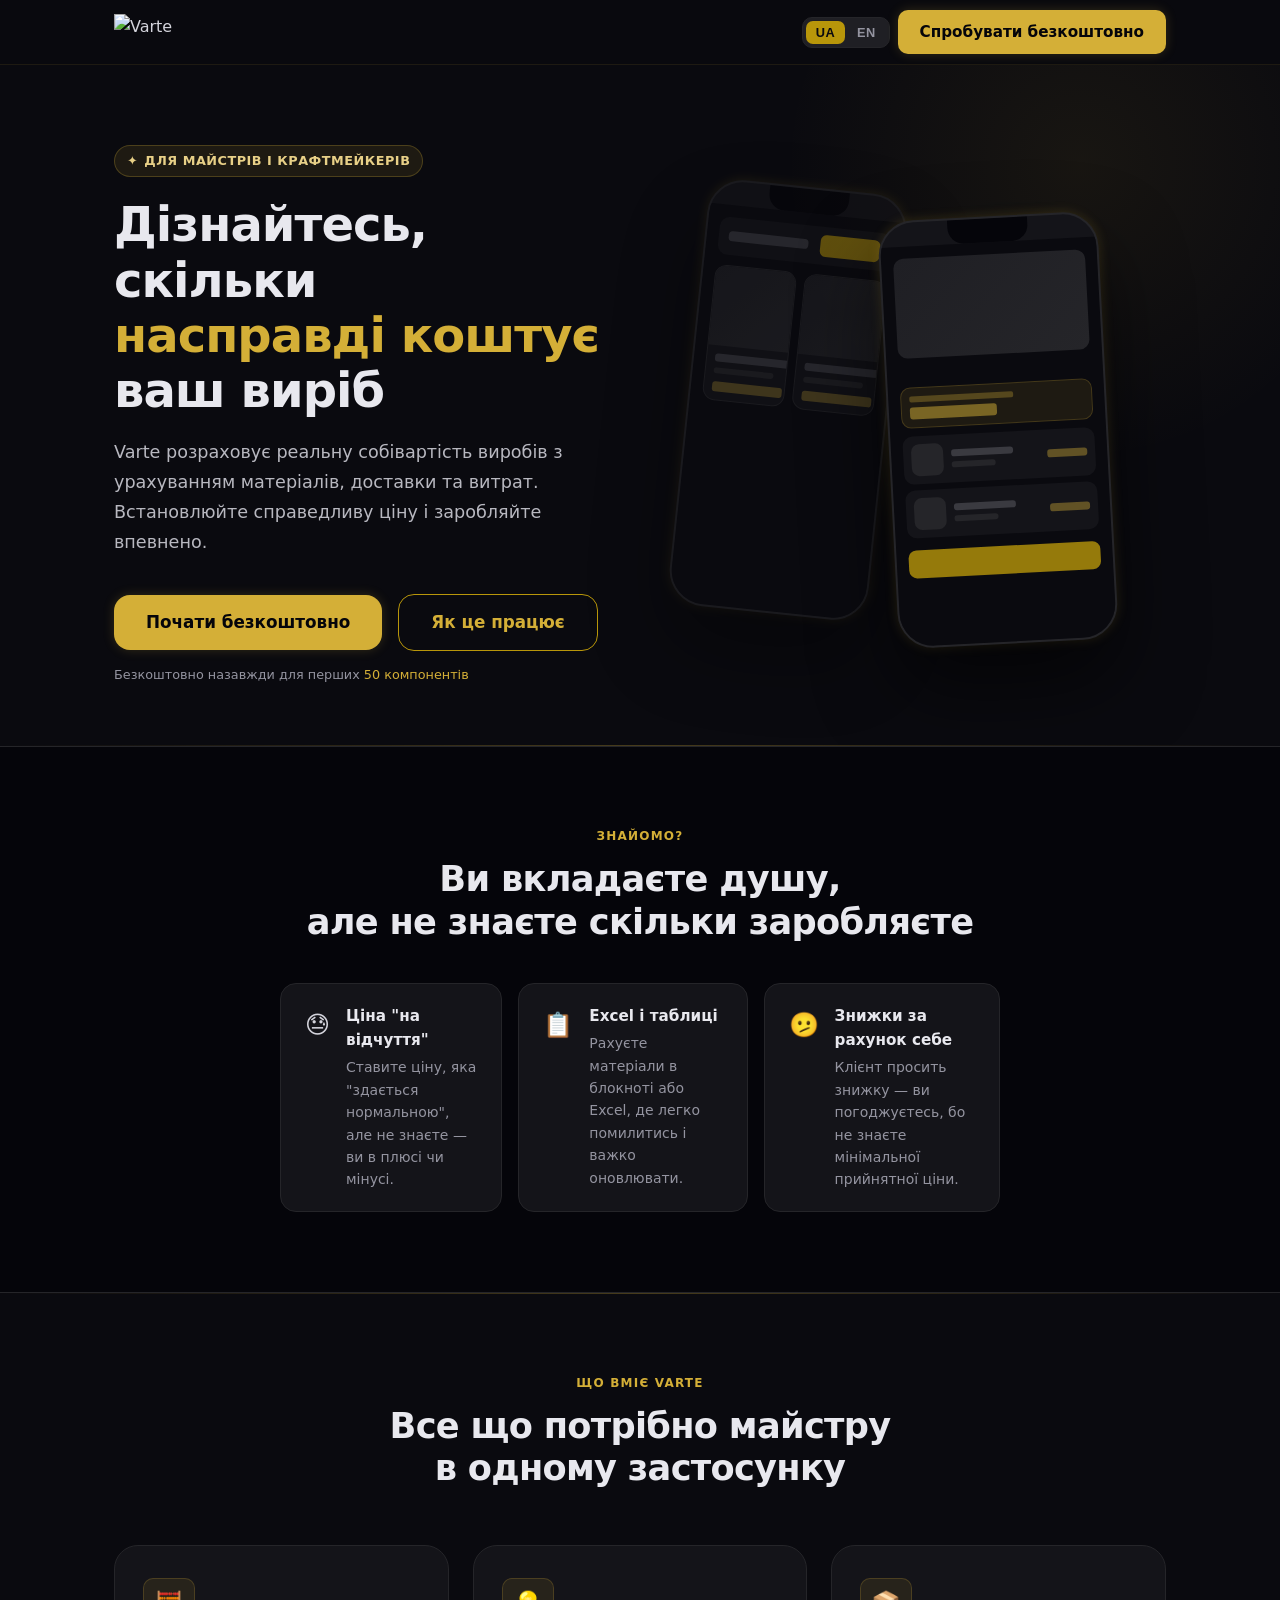
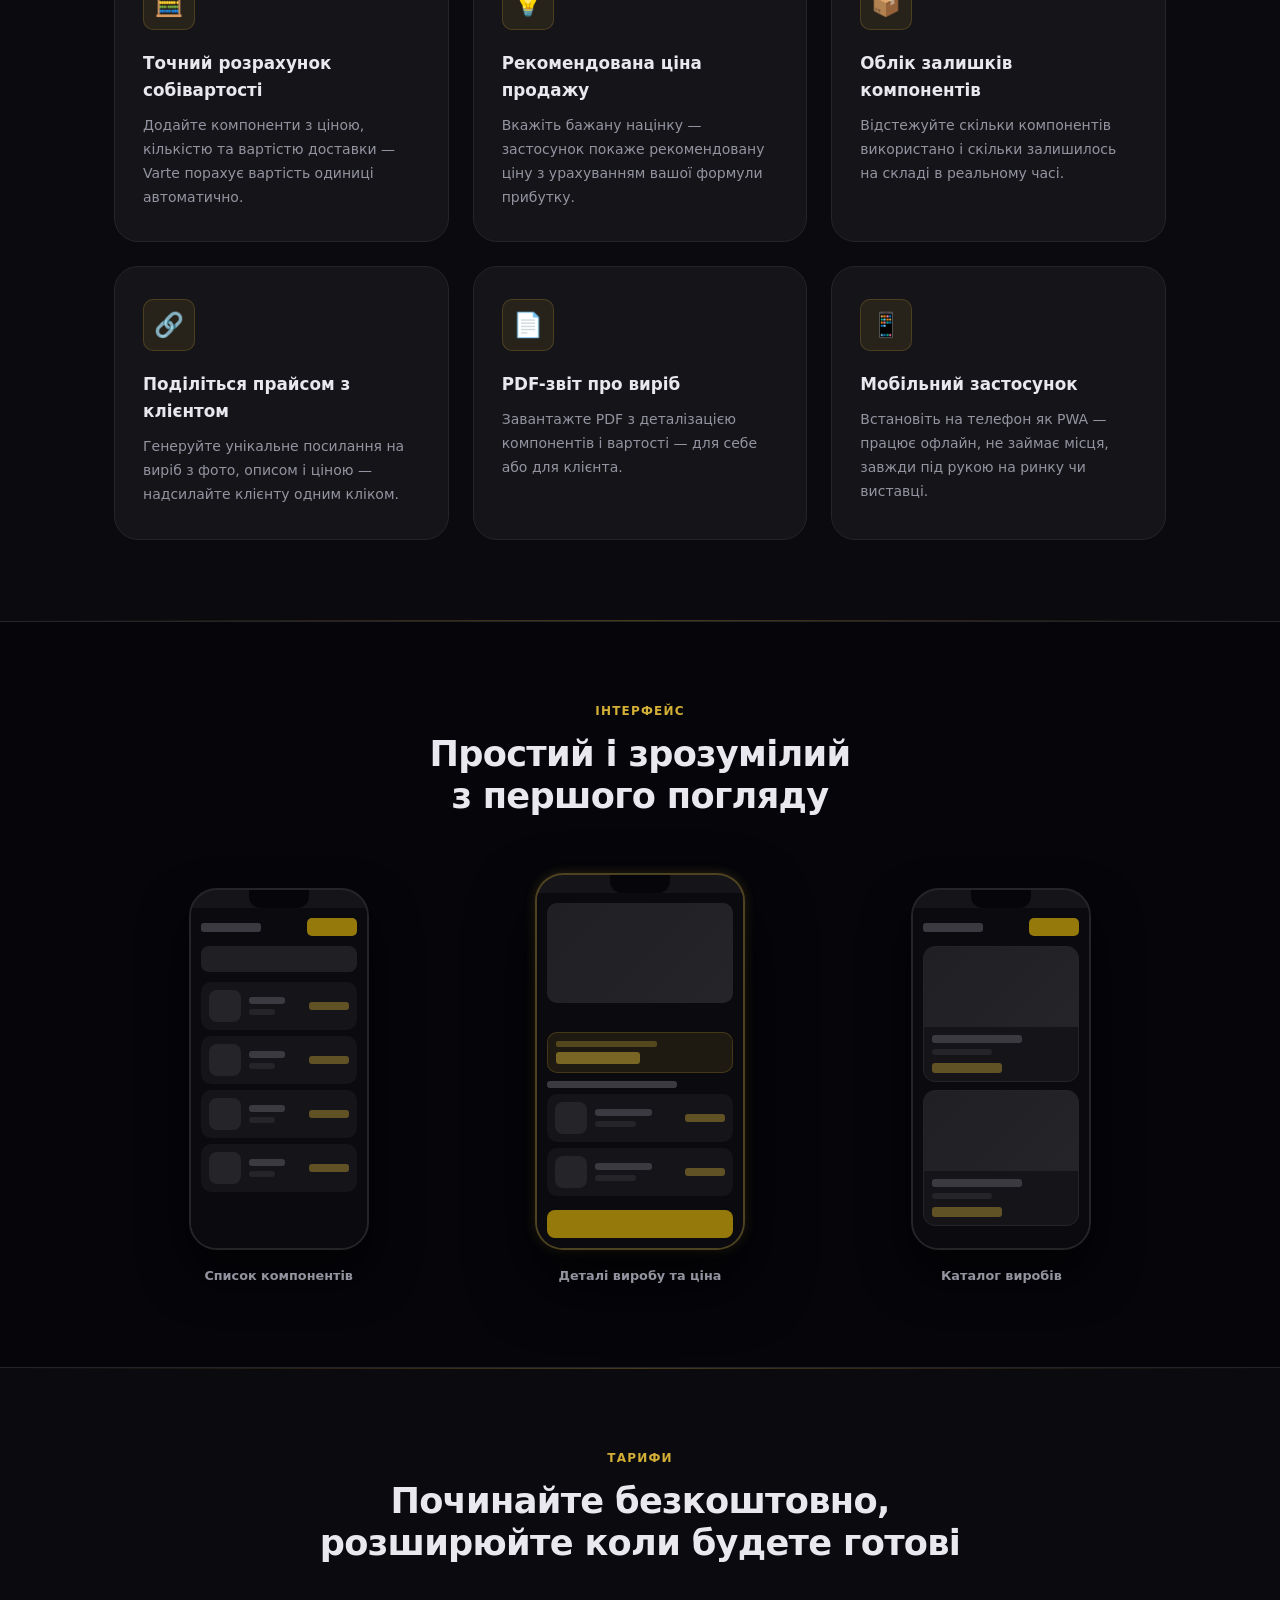
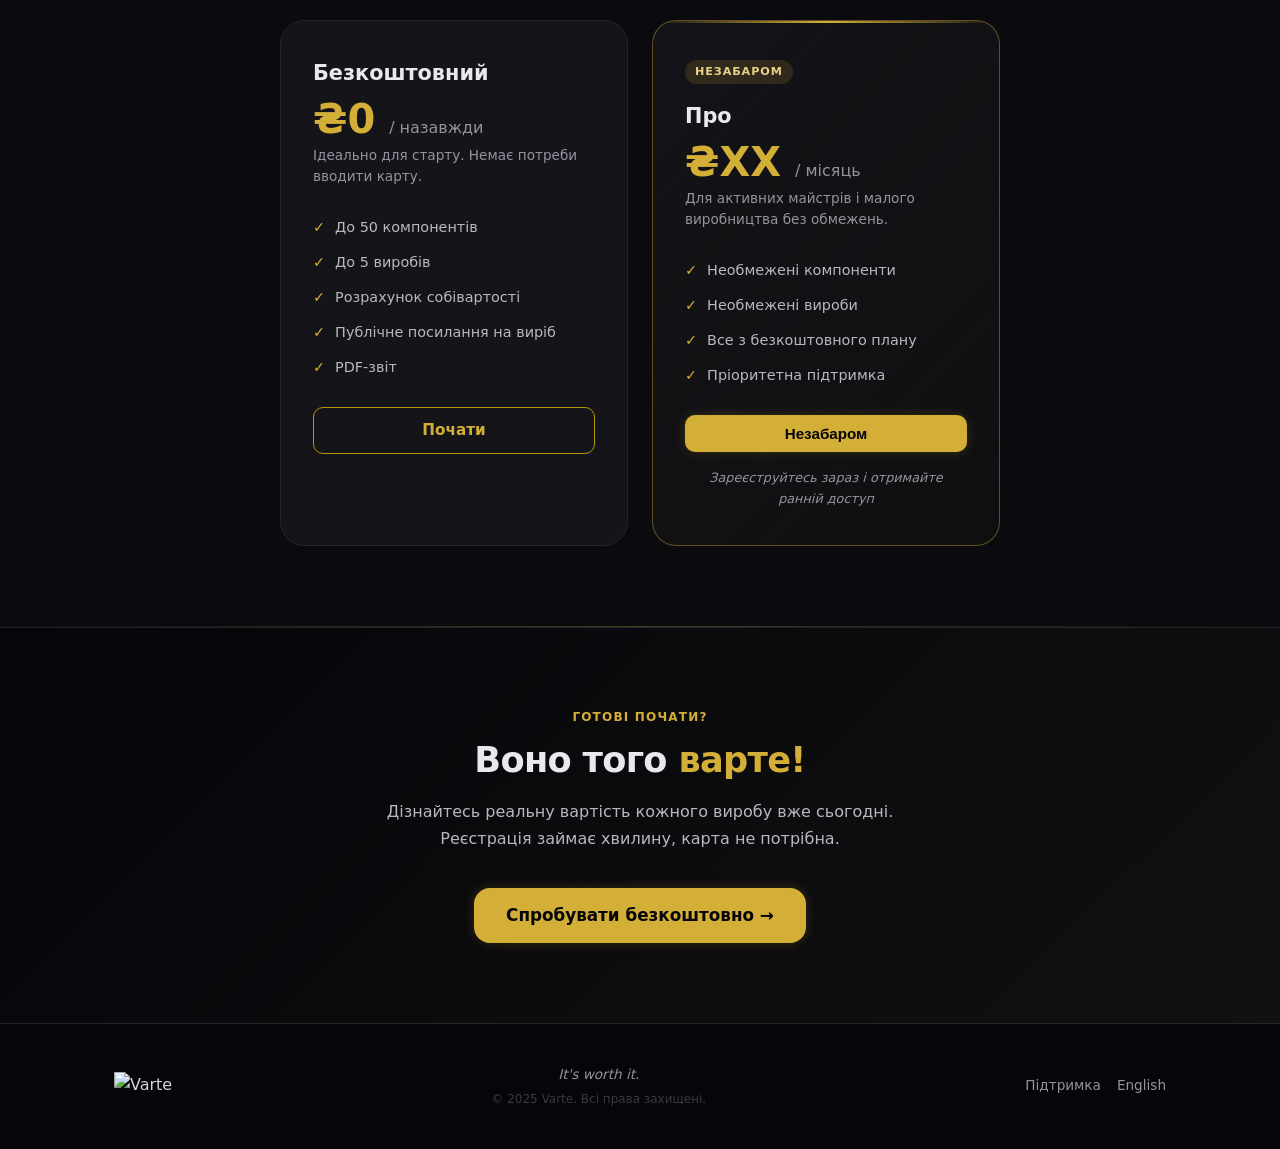
==== index.html @ 886880ca "feat: initial landing page with UA and EN versions Plain HTML + CSS landing page for varte.app with:" ====
<!DOCTYPE html>
<html lang="uk">
<head>
  <meta charset="UTF-8" />
  <meta name="viewport" content="width=device-width, initial-scale=1.0" />
  <title>Varte — Аналіз вартості ваших виробів</title>
  <meta name="description" content="Varte допомагає майстрам розраховувати реальну вартість виробів, встановлювати справедливу ціну та ділитися прайсом з клієнтами." />
  <meta property="og:title" content="Varte — Воно того варте!" />
  <meta property="og:description" content="Аналіз вартості ваших виробів. Реальна оцінка вашої творчості." />
  <meta property="og:image" content="images/og-image.png" />
  <link rel="icon" href="images/favicon.png" />
  <link rel="stylesheet" href="css/style.css" />
</head>
<body>

  <!-- ── Header ─────────────────────────────────────────────────────────── -->
  <header class="header">
    <div class="container">
      <div class="header-inner">
        <a href="/">
          <img class="header-logo" src="images/logo-ua.png" alt="Varte" />
        </a>
        <div class="header-right">
          <div class="lang-toggle">
            <button class="lang-btn active" onclick="window.location.href='/'">UA</button>
            <button class="lang-btn" onclick="window.location.href='/en/'">EN</button>
          </div>
          <a class="btn btn-primary" href="https://app.varte.app">Спробувати безкоштовно</a>
        </div>
      </div>
    </div>
  </header>

  <!-- ── Hero ───────────────────────────────────────────────────────────── -->
  <section class="hero">
    <div class="container">
      <div class="hero-inner">
        <div class="hero-text">
          <div class="hero-badge">
            <span>✦</span> Для майстрів і крафтмейкерів
          </div>
          <h1 class="hero-title">
            Дізнайтесь, скільки<br />
            <span>насправді коштує</span><br />
            ваш виріб
          </h1>
          <p class="hero-subtitle">
            Varte розраховує реальну собівартість виробів з урахуванням матеріалів,
            доставки та витрат. Встановлюйте справедливу ціну і заробляйте впевнено.
          </p>
          <div class="hero-actions">
            <a class="btn btn-primary btn-lg" href="https://app.varte.app">Почати безкоштовно</a>
            <a class="btn btn-outline btn-lg" href="#features">Як це працює</a>
          </div>
          <p class="hero-note">Безкоштовно назавжди для перших <span>50 компонентів</span></p>
        </div>

        <div class="phone-wrap">
          <div class="phone phone-back">
            <div class="phone-notch"></div>
            <div class="phone-screen">
              <div class="mock-header">
                <div class="mock-title"></div>
                <div class="mock-btn-sm"></div>
              </div>
              <div class="mock-grid">
                <div class="mock-card">
                  <div class="mock-card-img"></div>
                  <div class="mock-card-body">
                    <div class="mock-card-name"></div>
                    <div class="mock-card-tag"></div>
                    <div class="mock-card-price"></div>
                  </div>
                </div>
                <div class="mock-card">
                  <div class="mock-card-img"></div>
                  <div class="mock-card-body">
                    <div class="mock-card-name"></div>
                    <div class="mock-card-tag"></div>
                    <div class="mock-card-price"></div>
                  </div>
                </div>
              </div>
            </div>
          </div>
          <div class="phone phone-front">
            <div class="phone-notch"></div>
            <div class="phone-screen">
              <div class="mock-detail-img"></div>
              <div class="mock-detail-title"></div>
              <div class="mock-price-box">
                <div class="mock-price-label"></div>
                <div class="mock-price-value"></div>
              </div>
              <div class="mock-list-item" style="margin-bottom:6px">
                <div class="mock-avatar"></div>
                <div class="mock-info"><div class="mock-name"></div><div class="mock-sub"></div></div>
                <div class="mock-cost"></div>
              </div>
              <div class="mock-list-item" style="margin-bottom:6px">
                <div class="mock-avatar"></div>
                <div class="mock-info"><div class="mock-name"></div><div class="mock-sub"></div></div>
                <div class="mock-cost"></div>
              </div>
              <div class="mock-share-btn" style="margin-top:12px"></div>
            </div>
          </div>
        </div>
      </div>
    </div>
  </section>

  <div class="gold-line"></div>

  <!-- ── Problem ────────────────────────────────────────────────────────── -->
  <section class="problem">
    <div class="container">
      <div class="problem-inner">
        <p class="section-label">Знайомо?</p>
        <h2 class="section-title">Ви вкладаєте душу,<br />але не знаєте скільки заробляєте</h2>
        <div class="pain-points">
          <div class="pain-item">
            <div class="pain-icon">😓</div>
            <div>
              <h3>Ціна "на відчуття"</h3>
              <p>Ставите ціну, яка "здається нормальною", але не знаєте — ви в плюсі чи мінусі.</p>
            </div>
          </div>
          <div class="pain-item">
            <div class="pain-icon">📋</div>
            <div>
              <h3>Excel і таблиці</h3>
              <p>Рахуєте матеріали в блокноті або Excel, де легко помилитись і важко оновлювати.</p>
            </div>
          </div>
          <div class="pain-item">
            <div class="pain-icon">🫤</div>
            <div>
              <h3>Знижки за рахунок себе</h3>
              <p>Клієнт просить знижку — ви погоджуєтесь, бо не знаєте мінімальної прийнятної ціни.</p>
            </div>
          </div>
        </div>
      </div>
    </div>
  </section>

  <div class="gold-line"></div>

  <!-- ── Features ───────────────────────────────────────────────────────── -->
  <section id="features">
    <div class="container">
      <p class="section-label text-center">Що вміє Varte</p>
      <h2 class="section-title text-center mx-auto">Все що потрібно майстру<br />в одному застосунку</h2>
      <div class="features-grid">
        <div class="feature-card">
          <div class="feature-icon">🧮</div>
          <h3>Точний розрахунок собівартості</h3>
          <p>Додайте компоненти з ціною, кількістю та вартістю доставки — Varte порахує вартість одиниці автоматично.</p>
        </div>
        <div class="feature-card">
          <div class="feature-icon">💡</div>
          <h3>Рекомендована ціна продажу</h3>
          <p>Вкажіть бажану націнку — застосунок покаже рекомендовану ціну з урахуванням вашої формули прибутку.</p>
        </div>
        <div class="feature-card">
          <div class="feature-icon">📦</div>
          <h3>Облік залишків компонентів</h3>
          <p>Відстежуйте скільки компонентів використано і скільки залишилось на складі в реальному часі.</p>
        </div>
        <div class="feature-card">
          <div class="feature-icon">🔗</div>
          <h3>Поділіться прайсом з клієнтом</h3>
          <p>Генеруйте унікальне посилання на виріб з фото, описом і ціною — надсилайте клієнту одним кліком.</p>
        </div>
        <div class="feature-card">
          <div class="feature-icon">📄</div>
          <h3>PDF-звіт про виріб</h3>
          <p>Завантажте PDF з деталізацією компонентів і вартості — для себе або для клієнта.</p>
        </div>
        <div class="feature-card">
          <div class="feature-icon">📱</div>
          <h3>Мобільний застосунок</h3>
          <p>Встановіть на телефон як PWA — працює офлайн, не займає місця, завжди під рукою на ринку чи виставці.</p>
        </div>
      </div>
    </div>
  </section>

  <div class="gold-line"></div>

  <!-- ── Screenshots ────────────────────────────────────────────────────── -->
  <section class="screenshots">
    <div class="container">
      <p class="section-label text-center">Інтерфейс</p>
      <h2 class="section-title text-center mx-auto">Простий і зрозумілий<br />з першого погляду</h2>
      <div class="screenshots-grid">
        <div class="screenshot-item">
          <div class="screenshot-phone">
            <div class="screenshot-notch"></div>
            <div class="screenshot-screen">
              <div class="mock-list-header">
                <div class="mock-list-title"></div>
                <div class="mock-list-add"></div>
              </div>
              <div class="mock-search"></div>
              <div class="mock-list-item">
                <div class="mock-avatar"></div>
                <div class="mock-info"><div class="mock-name"></div><div class="mock-sub"></div></div>
                <div class="mock-cost"></div>
              </div>
              <div class="mock-list-item">
                <div class="mock-avatar"></div>
                <div class="mock-info"><div class="mock-name"></div><div class="mock-sub"></div></div>
                <div class="mock-cost"></div>
              </div>
              <div class="mock-list-item">
                <div class="mock-avatar"></div>
                <div class="mock-info"><div class="mock-name"></div><div class="mock-sub"></div></div>
                <div class="mock-cost"></div>
              </div>
              <div class="mock-list-item">
                <div class="mock-avatar"></div>
                <div class="mock-info"><div class="mock-name"></div><div class="mock-sub"></div></div>
                <div class="mock-cost"></div>
              </div>
            </div>
          </div>
          <p class="screenshot-label">Список компонентів</p>
        </div>

        <div class="screenshot-item center">
          <div class="screenshot-phone featured">
            <div class="screenshot-notch"></div>
            <div class="screenshot-screen">
              <div class="mock-detail-img"></div>
              <div class="mock-detail-title"></div>
              <div class="mock-price-box">
                <div class="mock-price-label"></div>
                <div class="mock-price-value"></div>
              </div>
              <div style="margin: 8px 0 6px; height:7px; background: var(--bg-500); border-radius:3px; width:70%"></div>
              <div class="mock-list-item">
                <div class="mock-avatar"></div>
                <div class="mock-info"><div class="mock-name"></div><div class="mock-sub"></div></div>
                <div class="mock-cost"></div>
              </div>
              <div class="mock-list-item">
                <div class="mock-avatar"></div>
                <div class="mock-info"><div class="mock-name"></div><div class="mock-sub"></div></div>
                <div class="mock-cost"></div>
              </div>
              <div class="mock-share-btn" style="margin-top:14px"></div>
            </div>
          </div>
          <p class="screenshot-label">Деталі виробу та ціна</p>
        </div>

        <div class="screenshot-item">
          <div class="screenshot-phone">
            <div class="screenshot-notch"></div>
            <div class="screenshot-screen">
              <div class="mock-list-header">
                <div class="mock-list-title"></div>
                <div class="mock-list-add"></div>
              </div>
              <div class="mock-card">
                <div class="mock-card-img"></div>
                <div class="mock-card-body">
                  <div class="mock-card-name"></div>
                  <div class="mock-card-tag"></div>
                  <div class="mock-card-price"></div>
                </div>
              </div>
              <div class="mock-card">
                <div class="mock-card-img"></div>
                <div class="mock-card-body">
                  <div class="mock-card-name"></div>
                  <div class="mock-card-tag"></div>
                  <div class="mock-card-price"></div>
                </div>
              </div>
            </div>
          </div>
          <p class="screenshot-label">Каталог виробів</p>
        </div>
      </div>
    </div>
  </section>

  <div class="gold-line"></div>

  <!-- ── Pricing ────────────────────────────────────────────────────────── -->
  <section id="pricing">
    <div class="container">
      <p class="section-label text-center">Тарифи</p>
      <h2 class="section-title text-center mx-auto">Починайте безкоштовно,<br />розширюйте коли будете готові</h2>
      <div class="pricing-grid">
        <div class="pricing-card">
          <p class="pricing-name">Безкоштовний</p>
          <p class="pricing-price">₴0 <span>/ назавжди</span></p>
          <p class="pricing-desc">Ідеально для старту. Немає потреби вводити карту.</p>
          <ul class="pricing-features">
            <li>До 50 компонентів</li>
            <li>До 5 виробів</li>
            <li>Розрахунок собівартості</li>
            <li>Публічне посилання на виріб</li>
            <li>PDF-звіт</li>
          </ul>
          <a class="btn btn-outline" style="width:100%;justify-content:center" href="https://app.varte.app">Почати</a>
        </div>
        <div class="pricing-card featured">
          <div class="pricing-badge">Незабаром</div>
          <p class="pricing-name">Про</p>
          <p class="pricing-price">₴XX <span>/ місяць</span></p>
          <p class="pricing-desc">Для активних майстрів і малого виробництва без обмежень.</p>
          <ul class="pricing-features">
            <li>Необмежені компоненти</li>
            <li>Необмежені вироби</li>
            <li>Все з безкоштовного плану</li>
            <li>Пріоритетна підтримка</li>
          </ul>
          <button class="btn btn-primary" style="width:100%;justify-content:center" disabled>Незабаром</button>
          <p class="pricing-coming-soon">Зареєструйтесь зараз і отримайте ранній доступ</p>
        </div>
      </div>
    </div>
  </section>

  <div class="gold-line"></div>

  <!-- ── CTA ────────────────────────────────────────────────────────────── -->
  <section class="cta-section">
    <div class="container">
      <div class="cta-inner">
        <p class="section-label">Готові почати?</p>
        <h2 class="section-title">Воно того <span style="color:var(--gold-400)">варте!</span></h2>
        <p class="section-subtitle mx-auto">
          Дізнайтесь реальну вартість кожного виробу вже сьогодні.
          Реєстрація займає хвилину, карта не потрібна.
        </p>
        <a class="btn btn-primary btn-lg" href="https://app.varte.app">Спробувати безкоштовно →</a>
      </div>
    </div>
  </section>

  <!-- ── Footer ─────────────────────────────────────────────────────────── -->
  <footer class="footer">
    <div class="container">
      <div class="footer-inner">
        <img class="footer-logo" src="images/logo-ua.png" alt="Varte" />
        <div class="footer-center">
          <p class="footer-tagline">It's worth it.</p>
          <p class="footer-copy">© 2025 Varte. Всі права захищені.</p>
        </div>
        <div class="footer-right">
          <a class="footer-link" href="mailto:support@varte.app">Підтримка</a>
          <a class="footer-link" href="/en/">English</a>
        </div>
      </div>
    </div>
  </footer>

  <script src="js/main.js"></script>
</body>
</html>
---- css/style.css ----
/* ── Reset & Base ─────────────────────────────────────────────────────────── */
*, *::before, *::after { box-sizing: border-box; margin: 0; padding: 0; }

:root {
  --gold-400: #d4af37;
  --gold-500: #c9a520;
  --gold-600: #b8960a;
  --gold-300: #e8d087;
  --gold-200: #f5e088;

  --bg-950:   #05050a;
  --bg-900:   #0a0a0f;
  --bg-800:   #141419;
  --bg-700:   #1f1f24;
  --bg-600:   #252529;
  --bg-500:   #3a3a40;

  --text-100: #e8e8ee;
  --text-200: #d4d4dc;
  --text-300: #b8b8c0;
  --text-400: #9494a0;

  --radius-sm: 10px;
  --radius-md: 16px;
  --radius-lg: 24px;
  --radius-xl: 32px;

  --glow-gold: 0 0 30px rgba(212,175,55,0.25);
  --glow-gold-sm: 0 0 12px rgba(212,175,55,0.2);
}

html { font-size: 16px; scroll-behavior: smooth; }
body {
  font-family: system-ui, -apple-system, 'Segoe UI', Roboto, sans-serif;
  background: var(--bg-900);
  color: var(--text-200);
  line-height: 1.6;
  -webkit-font-smoothing: antialiased;
}

a { color: inherit; text-decoration: none; }
img { max-width: 100%; display: block; }

/* ── Layout ───────────────────────────────────────────────────────────────── */
.container {
  width: 100%;
  max-width: 1100px;
  margin: 0 auto;
  padding: 0 24px;
}

/* ── Header ───────────────────────────────────────────────────────────────── */
.header {
  position: sticky;
  top: 0;
  z-index: 100;
  background: rgba(10, 10, 15, 0.85);
  backdrop-filter: blur(16px);
  -webkit-backdrop-filter: blur(16px);
  border-bottom: 1px solid rgba(212,175,55,0.1);
}

.header-inner {
  display: flex;
  align-items: center;
  justify-content: space-between;
  height: 64px;
  gap: 16px;
}

.header-logo { height: 36px; width: auto; }

.header-right {
  display: flex;
  align-items: center;
  gap: 8px;
}

.lang-toggle {
  display: flex;
  align-items: center;
  gap: 2px;
  background: var(--bg-700);
  border: 1px solid var(--bg-600);
  border-radius: var(--radius-sm);
  padding: 3px;
}

.lang-btn {
  padding: 4px 10px;
  border-radius: 7px;
  font-size: 0.8rem;
  font-weight: 600;
  cursor: pointer;
  border: none;
  background: transparent;
  color: var(--text-400);
  transition: all 0.2s;
  letter-spacing: 0.03em;
}

.lang-btn.active {
  background: var(--gold-600);
  color: var(--bg-900);
}

.btn {
  display: inline-flex;
  align-items: center;
  justify-content: center;
  gap: 8px;
  padding: 10px 22px;
  border-radius: var(--radius-sm);
  font-weight: 600;
  font-size: 0.95rem;
  cursor: pointer;
  border: none;
  transition: all 0.2s;
  white-space: nowrap;
}

.btn-primary {
  background: var(--gold-400);
  color: var(--bg-950);
  box-shadow: var(--glow-gold-sm);
}

.btn-primary:hover {
  background: var(--gold-300);
  box-shadow: var(--glow-gold);
  transform: translateY(-1px);
}

.btn-primary:active { transform: translateY(0); }

.btn-lg {
  padding: 14px 32px;
  font-size: 1.05rem;
  border-radius: var(--radius-md);
}

.btn-outline {
  background: transparent;
  color: var(--gold-400);
  border: 1.5px solid var(--gold-600);
}

.btn-outline:hover {
  background: rgba(212,175,55,0.08);
  border-color: var(--gold-400);
}

/* ── Hero ─────────────────────────────────────────────────────────────────── */
.hero {
  padding: 80px 0 60px;
  position: relative;
  overflow: hidden;
}

.hero::before {
  content: '';
  position: absolute;
  top: -200px;
  right: -100px;
  width: 600px;
  height: 600px;
  background: radial-gradient(circle, rgba(212,175,55,0.07) 0%, transparent 70%);
  pointer-events: none;
}

.hero-inner {
  display: grid;
  grid-template-columns: 1fr 1fr;
  gap: 60px;
  align-items: center;
}

.hero-badge {
  display: inline-flex;
  align-items: center;
  gap: 6px;
  background: rgba(212,175,55,0.1);
  border: 1px solid rgba(212,175,55,0.25);
  color: var(--gold-300);
  font-size: 0.8rem;
  font-weight: 600;
  padding: 5px 12px;
  border-radius: 100px;
  margin-bottom: 20px;
  letter-spacing: 0.04em;
  text-transform: uppercase;
}

.hero-title {
  font-size: clamp(2rem, 4vw, 3rem);
  font-weight: 800;
  line-height: 1.15;
  color: var(--text-100);
  margin-bottom: 20px;
  letter-spacing: -0.02em;
}

.hero-title span {
  color: var(--gold-400);
}

.hero-subtitle {
  font-size: 1.1rem;
  color: var(--text-300);
  margin-bottom: 36px;
  max-width: 480px;
  line-height: 1.7;
}

.hero-actions {
  display: flex;
  align-items: center;
  gap: 16px;
  flex-wrap: wrap;
}

.hero-note {
  font-size: 0.8rem;
  color: var(--text-400);
  margin-top: 14px;
}

.hero-note span {
  color: var(--gold-400);
}

/* Phone mockup */
.phone-wrap {
  display: flex;
  justify-content: center;
  align-items: flex-end;
  gap: -20px;
  position: relative;
}

.phone {
  width: 220px;
  background: var(--bg-800);
  border: 2px solid var(--bg-600);
  border-radius: 36px;
  overflow: hidden;
  box-shadow: 0 40px 80px rgba(0,0,0,0.6), var(--glow-gold-sm);
  position: relative;
}

.phone-notch {
  width: 80px;
  height: 24px;
  background: var(--bg-950);
  border-radius: 0 0 16px 16px;
  margin: 0 auto;
  position: relative;
  z-index: 1;
}

.phone-screen {
  background: var(--bg-900);
  padding: 12px;
  min-height: 400px;
}

.phone.phone-back {
  width: 200px;
  margin-left: -40px;
  margin-bottom: 30px;
  opacity: 0.6;
  transform: rotate(6deg);
  z-index: 0;
}

.phone.phone-front {
  z-index: 1;
  transform: rotate(-3deg);
}

/* Fake app UI inside phone */
.mock-header {
  background: var(--bg-800);
  border-radius: 10px;
  padding: 8px 10px;
  margin-bottom: 10px;
  display: flex;
  align-items: center;
  justify-content: space-between;
}
.mock-title { width: 80px; height: 10px; background: var(--bg-500); border-radius: 4px; }
.mock-btn-sm { width: 60px; height: 22px; background: var(--gold-600); border-radius: 6px; opacity: 0.8; }

.mock-card {
  background: var(--bg-800);
  border: 1px solid var(--bg-600);
  border-radius: 12px;
  overflow: hidden;
  margin-bottom: 8px;
}

.mock-card-img {
  height: 80px;
  background: linear-gradient(135deg, var(--bg-700), var(--bg-600));
}

.mock-card-body { padding: 8px; }
.mock-card-name { width: 90px; height: 8px; background: var(--bg-500); border-radius: 3px; margin-bottom: 6px; }
.mock-card-tag { width: 60px; height: 6px; background: var(--bg-600); border-radius: 3px; margin-bottom: 8px; }
.mock-card-price { width: 70px; height: 10px; background: rgba(212,175,55,0.4); border-radius: 3px; }

.mock-grid { display: grid; grid-template-columns: 1fr 1fr; gap: 8px; }

/* ── Section base ─────────────────────────────────────────────────────────── */
section { padding: 80px 0; }

.section-label {
  font-size: 0.75rem;
  font-weight: 700;
  letter-spacing: 0.1em;
  text-transform: uppercase;
  color: var(--gold-400);
  margin-bottom: 12px;
}

.section-title {
  font-size: clamp(1.6rem, 3vw, 2.2rem);
  font-weight: 800;
  color: var(--text-100);
  line-height: 1.2;
  margin-bottom: 16px;
  letter-spacing: -0.02em;
}

.section-subtitle {
  font-size: 1rem;
  color: var(--text-300);
  max-width: 560px;
  line-height: 1.7;
}

.text-center { text-align: center; }
.mx-auto { margin-left: auto; margin-right: auto; }

/* ── Problem ──────────────────────────────────────────────────────────────── */
.problem {
  background: var(--bg-950);
  border-top: 1px solid var(--bg-600);
  border-bottom: 1px solid var(--bg-600);
}

.problem-inner { max-width: 720px; margin: 0 auto; text-align: center; }

.problem-inner .section-title { margin-bottom: 24px; }

.pain-points {
  display: flex;
  flex-direction: column;
  gap: 16px;
  margin-top: 40px;
}

.pain-item {
  display: flex;
  align-items: flex-start;
  gap: 16px;
  background: var(--bg-800);
  border: 1px solid var(--bg-600);
  border-radius: var(--radius-md);
  padding: 20px 24px;
  text-align: left;
}

.pain-icon {
  font-size: 1.5rem;
  flex-shrink: 0;
  margin-top: 2px;
}

.pain-item h3 {
  font-size: 0.95rem;
  font-weight: 700;
  color: var(--text-100);
  margin-bottom: 4px;
}

.pain-item p {
  font-size: 0.875rem;
  color: var(--text-400);
  line-height: 1.6;
}

/* ── Features ─────────────────────────────────────────────────────────────── */
.features-grid {
  display: grid;
  grid-template-columns: repeat(3, 1fr);
  gap: 24px;
  margin-top: 56px;
}

.feature-card {
  background: var(--bg-800);
  border: 1px solid var(--bg-600);
  border-radius: var(--radius-lg);
  padding: 32px 28px;
  transition: border-color 0.3s, transform 0.3s;
}

.feature-card:hover {
  border-color: rgba(212,175,55,0.3);
  transform: translateY(-4px);
}

.feature-icon {
  width: 52px;
  height: 52px;
  background: rgba(212,175,55,0.1);
  border: 1px solid rgba(212,175,55,0.2);
  border-radius: var(--radius-sm);
  display: flex;
  align-items: center;
  justify-content: center;
  font-size: 1.5rem;
  margin-bottom: 20px;
}

.feature-card h3 {
  font-size: 1.05rem;
  font-weight: 700;
  color: var(--text-100);
  margin-bottom: 10px;
}

.feature-card p {
  font-size: 0.875rem;
  color: var(--text-400);
  line-height: 1.7;
}

/* ── Screenshots ──────────────────────────────────────────────────────────── */
.screenshots {
  background: var(--bg-950);
  border-top: 1px solid var(--bg-600);
  border-bottom: 1px solid var(--bg-600);
}

.screenshots-grid {
  display: grid;
  grid-template-columns: repeat(3, 1fr);
  gap: 32px;
  margin-top: 56px;
  align-items: end;
}

.screenshot-item { display: flex; flex-direction: column; align-items: center; gap: 16px; }

.screenshot-phone {
  width: 180px;
  background: var(--bg-800);
  border: 2px solid var(--bg-600);
  border-radius: 28px;
  overflow: hidden;
  box-shadow: 0 24px 48px rgba(0,0,0,0.5);
}

.screenshot-phone.featured {
  width: 210px;
  border-color: rgba(212,175,55,0.3);
  box-shadow: 0 32px 64px rgba(0,0,0,0.6), var(--glow-gold-sm);
}

.screenshot-notch {
  width: 60px;
  height: 18px;
  background: var(--bg-950);
  border-radius: 0 0 12px 12px;
  margin: 0 auto;
}

.screenshot-screen {
  background: var(--bg-900);
  padding: 10px;
  min-height: 340px;
}

.screenshot-label {
  font-size: 0.8rem;
  font-weight: 600;
  color: var(--text-400);
  text-align: center;
}

/* Screens content */
.mock-list-header {
  display: flex;
  justify-content: space-between;
  align-items: center;
  margin-bottom: 10px;
}

.mock-list-title { width: 60px; height: 9px; background: var(--bg-500); border-radius: 3px; }
.mock-list-add { width: 50px; height: 18px; background: var(--gold-600); border-radius: 5px; opacity: 0.8; }

.mock-search { height: 26px; background: var(--bg-700); border-radius: 8px; margin-bottom: 10px; }

.mock-list-item {
  display: flex;
  align-items: center;
  gap: 8px;
  background: var(--bg-800);
  border-radius: 10px;
  padding: 8px;
  margin-bottom: 6px;
}

.mock-avatar { width: 32px; height: 32px; background: var(--bg-600); border-radius: 8px; flex-shrink: 0; }
.mock-info { flex: 1; }
.mock-name { height: 7px; background: var(--bg-500); border-radius: 3px; margin-bottom: 5px; width: 70%; }
.mock-sub { height: 6px; background: var(--bg-600); border-radius: 3px; width: 50%; }
.mock-cost { width: 40px; height: 8px; background: rgba(212,175,55,0.4); border-radius: 3px; }

.mock-detail-img { height: 100px; background: linear-gradient(135deg, var(--bg-700), var(--bg-600)); border-radius: 10px; margin-bottom: 10px; }
.mock-detail-title { height: 11px; background: var(--bg-400); border-radius: 4px; margin-bottom: 8px; width: 80%; }
.mock-price-box {
  background: rgba(212,175,55,0.1);
  border: 1px solid rgba(212,175,55,0.2);
  border-radius: 10px;
  padding: 8px;
  margin-bottom: 8px;
}
.mock-price-label { height: 6px; background: rgba(212,175,55,0.3); border-radius: 2px; margin-bottom: 5px; width: 60%; }
.mock-price-value { height: 12px; background: rgba(212,175,55,0.5); border-radius: 3px; width: 50%; }

.mock-share-btn { height: 28px; background: var(--gold-600); border-radius: 8px; opacity: 0.8; }

/* ── Pricing ──────────────────────────────────────────────────────────────── */
.pricing-grid {
  display: grid;
  grid-template-columns: repeat(2, 1fr);
  gap: 24px;
  margin-top: 56px;
  max-width: 720px;
  margin-left: auto;
  margin-right: auto;
}

.pricing-card {
  background: var(--bg-800);
  border: 1px solid var(--bg-600);
  border-radius: var(--radius-lg);
  padding: 36px 32px;
}

.pricing-card.featured {
  border-color: rgba(212,175,55,0.4);
  background: linear-gradient(135deg, var(--bg-800), rgba(212,175,55,0.03));
  position: relative;
  overflow: hidden;
}

.pricing-card.featured::before {
  content: '';
  position: absolute;
  top: 0; left: 0; right: 0;
  height: 2px;
  background: linear-gradient(90deg, transparent, var(--gold-400), transparent);
}

.pricing-badge {
  display: inline-block;
  background: rgba(212,175,55,0.15);
  color: var(--gold-300);
  font-size: 0.7rem;
  font-weight: 700;
  letter-spacing: 0.08em;
  text-transform: uppercase;
  padding: 3px 10px;
  border-radius: 100px;
  margin-bottom: 16px;
}

.pricing-name {
  font-size: 1.3rem;
  font-weight: 800;
  color: var(--text-100);
  margin-bottom: 8px;
}

.pricing-price {
  font-size: 2.5rem;
  font-weight: 800;
  color: var(--gold-400);
  line-height: 1;
  margin-bottom: 6px;
}

.pricing-price span {
  font-size: 1rem;
  font-weight: 500;
  color: var(--text-400);
}

.pricing-desc {
  font-size: 0.85rem;
  color: var(--text-400);
  margin-bottom: 28px;
  line-height: 1.6;
}

.pricing-features {
  list-style: none;
  display: flex;
  flex-direction: column;
  gap: 12px;
  margin-bottom: 28px;
}

.pricing-features li {
  display: flex;
  align-items: center;
  gap: 10px;
  font-size: 0.9rem;
  color: var(--text-300);
}

.pricing-features li::before {
  content: '✓';
  color: var(--gold-400);
  font-weight: 700;
  flex-shrink: 0;
}

.pricing-coming-soon {
  font-size: 0.8rem;
  color: var(--text-400);
  text-align: center;
  margin-top: 16px;
  font-style: italic;
}

/* ── CTA Section ──────────────────────────────────────────────────────────── */
.cta-section {
  background: linear-gradient(135deg, var(--bg-950), rgba(212,175,55,0.04));
  border-top: 1px solid var(--bg-600);
  text-align: center;
}

.cta-inner { max-width: 580px; margin: 0 auto; }

.cta-inner .section-title { margin-bottom: 16px; }

.cta-inner .section-subtitle { margin: 0 auto 36px; }

/* ── Footer ───────────────────────────────────────────────────────────────── */
.footer {
  background: var(--bg-950);
  border-top: 1px solid var(--bg-600);
  padding: 40px 0;
}

.footer-inner {
  display: flex;
  align-items: center;
  justify-content: space-between;
  flex-wrap: wrap;
  gap: 20px;
}

.footer-logo { height: 28px; width: auto; }

.footer-center {
  display: flex;
  flex-direction: column;
  align-items: center;
  gap: 4px;
}

.footer-tagline {
  font-size: 0.85rem;
  color: var(--text-400);
  font-style: italic;
}

.footer-copy {
  font-size: 0.75rem;
  color: var(--bg-500);
}

.footer-right {
  display: flex;
  align-items: center;
  gap: 16px;
}

.footer-link {
  font-size: 0.85rem;
  color: var(--text-400);
  transition: color 0.2s;
}

.footer-link:hover { color: var(--gold-400); }

/* ── Divider ──────────────────────────────────────────────────────────────── */
.gold-line {
  height: 1px;
  background: linear-gradient(90deg, transparent, rgba(212,175,55,0.3), transparent);
  margin: 0;
}

/* ── Responsive ───────────────────────────────────────────────────────────── */
@media (max-width: 900px) {
  .features-grid { grid-template-columns: 1fr; gap: 16px; }
  .screenshots-grid { grid-template-columns: 1fr; align-items: center; }
  .screenshot-item:not(.center) { display: none; }
  .screenshot-phone { width: 220px; }
  .screenshot-phone.featured { width: 240px; }
}

@media (max-width: 768px) {
  .hero-inner { grid-template-columns: 1fr; text-align: center; }
  .hero-subtitle { margin-left: auto; margin-right: auto; }
  .hero-actions { justify-content: center; }
  .phone-wrap { margin-top: 40px; }
  .header-right .btn { display: none; }
  .pricing-grid { grid-template-columns: 1fr; max-width: 400px; }
  .footer-inner { flex-direction: column; align-items: center; text-align: center; }
  .footer-center { order: -1; }
}

@media (min-width: 768px) {
  .pain-points { flex-direction: row; }
}
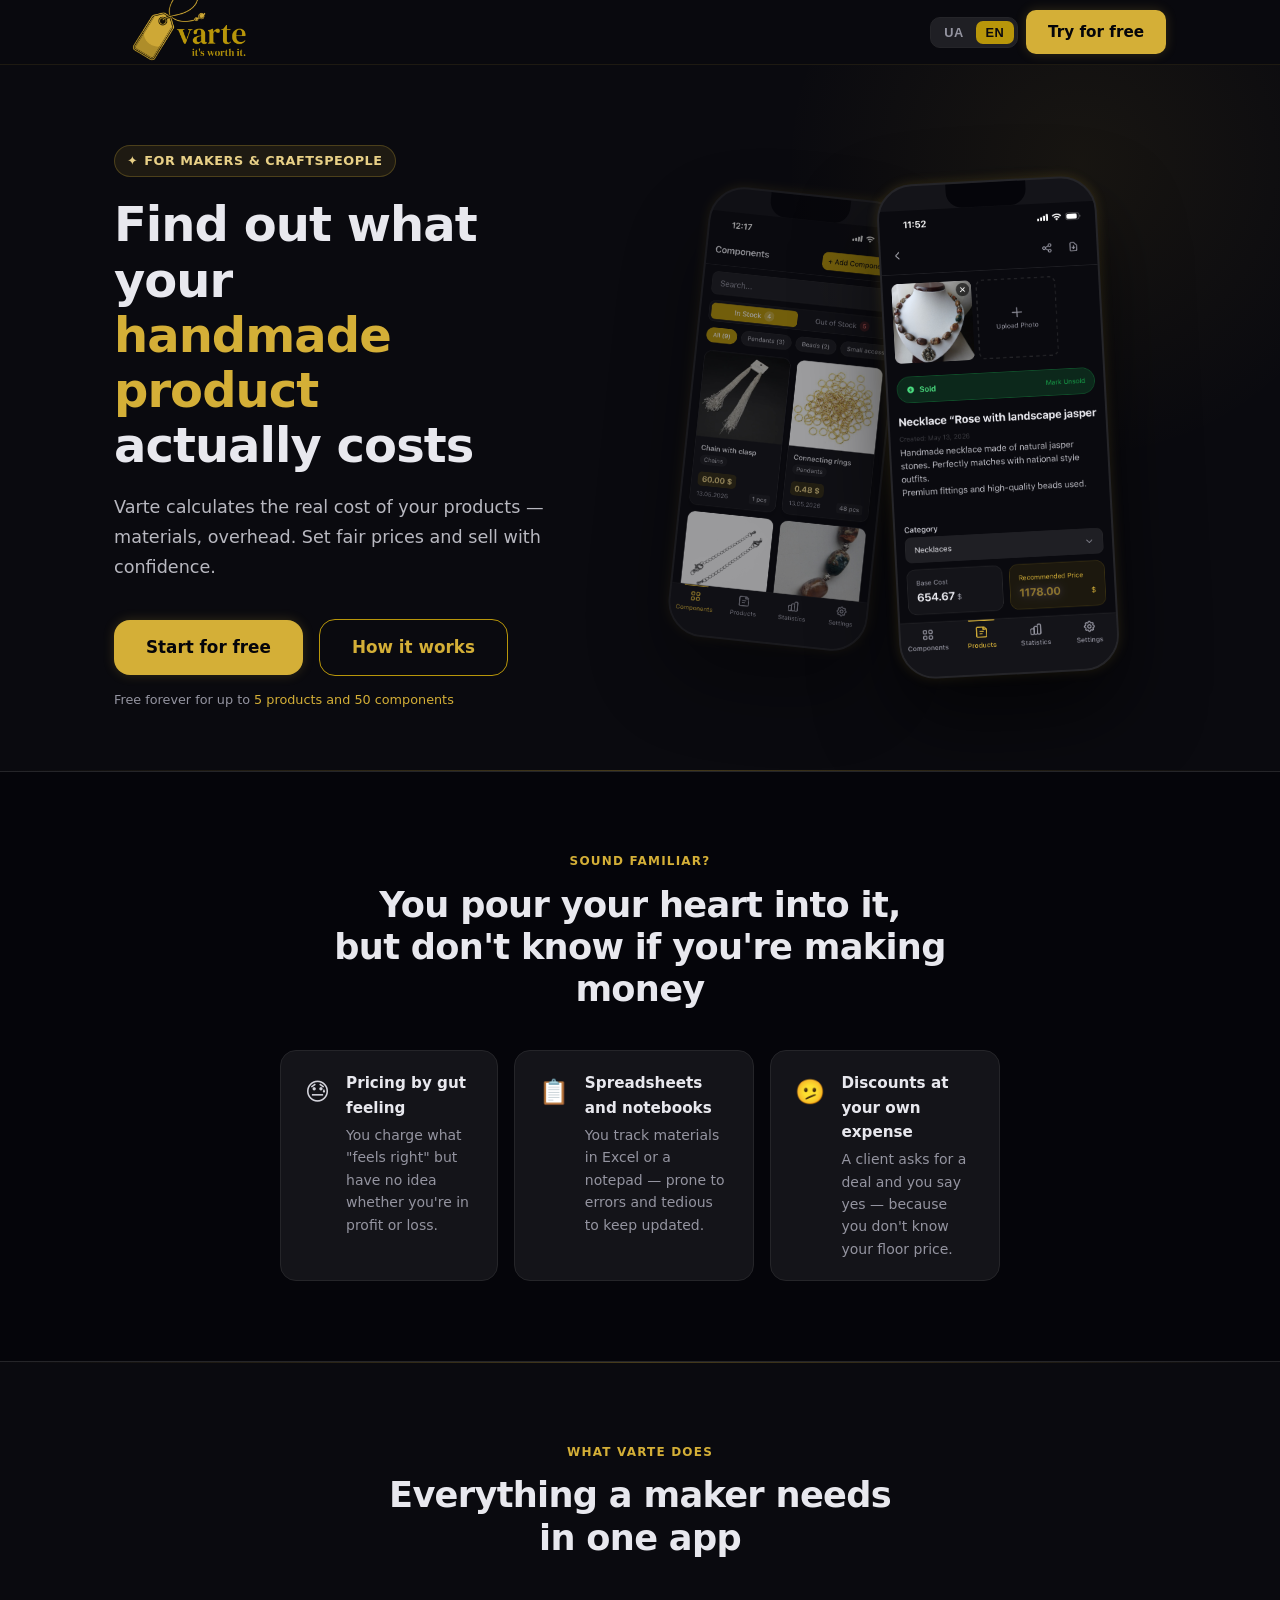
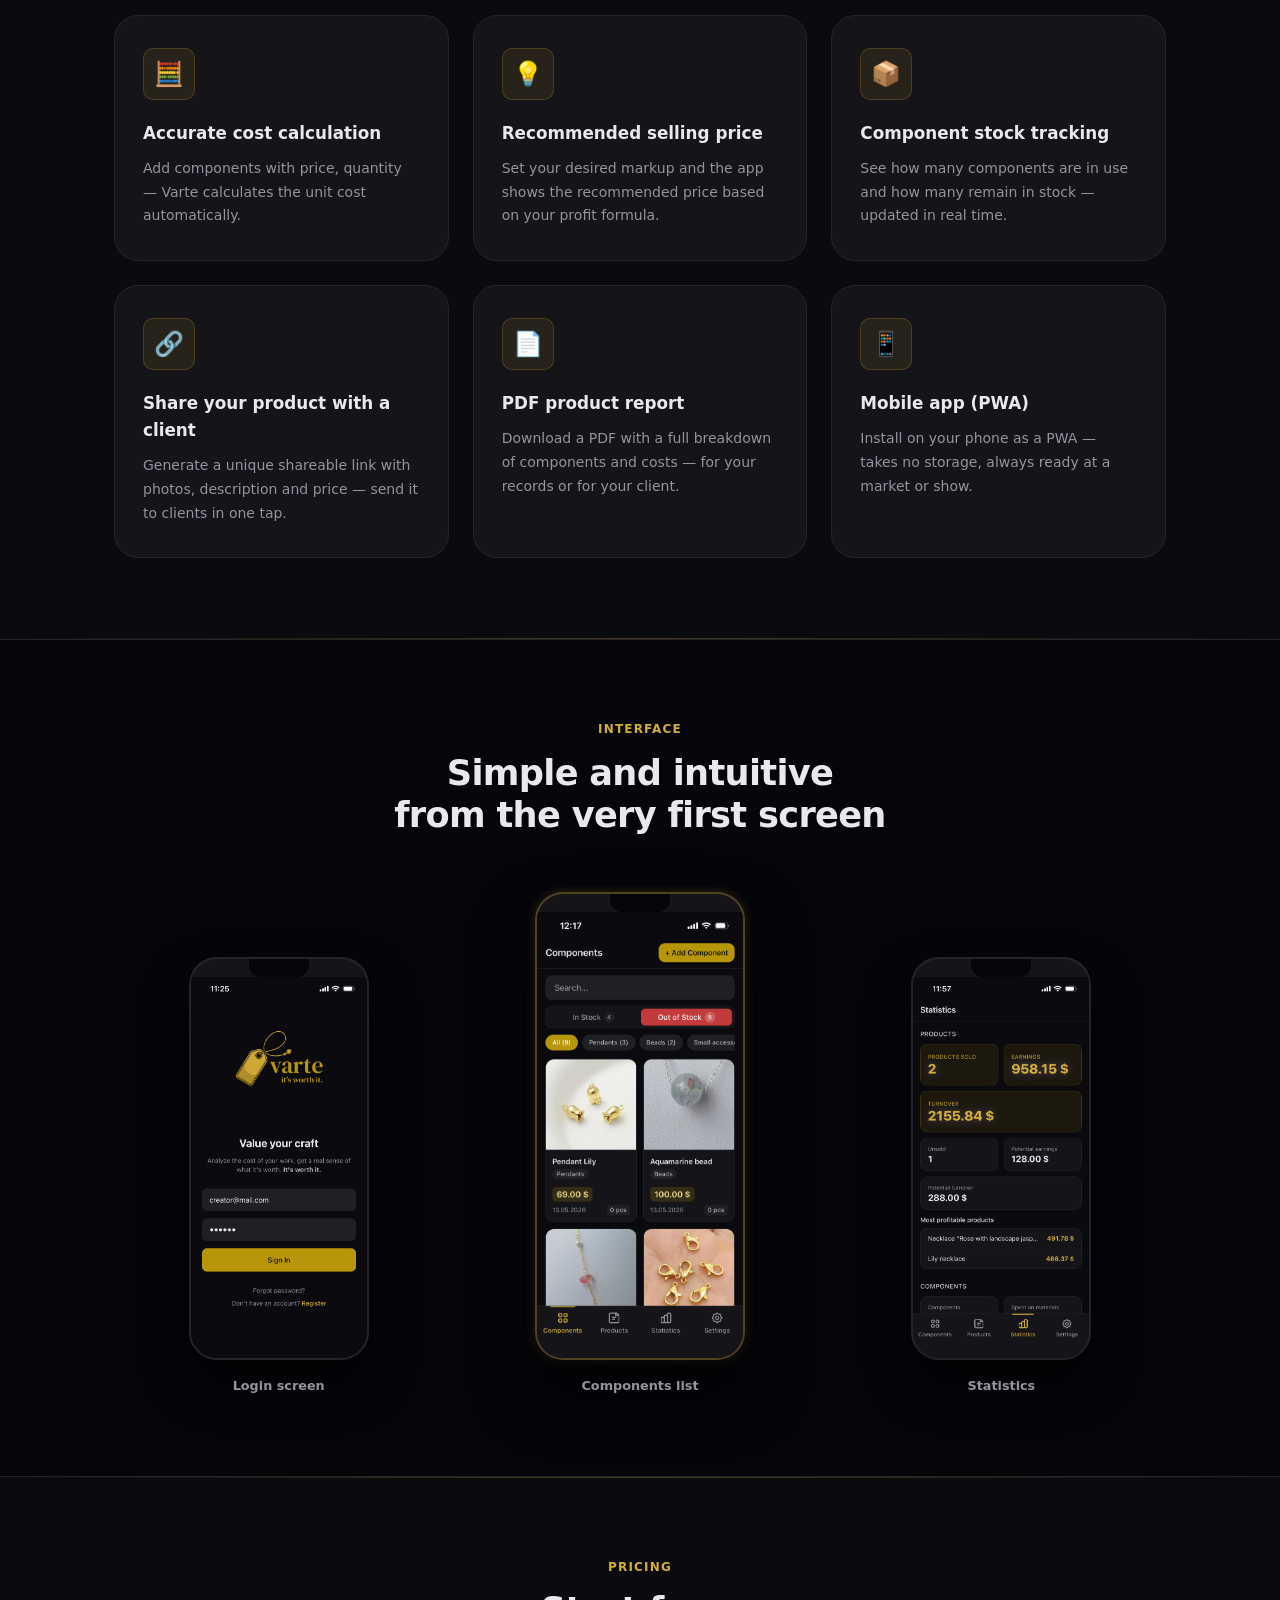
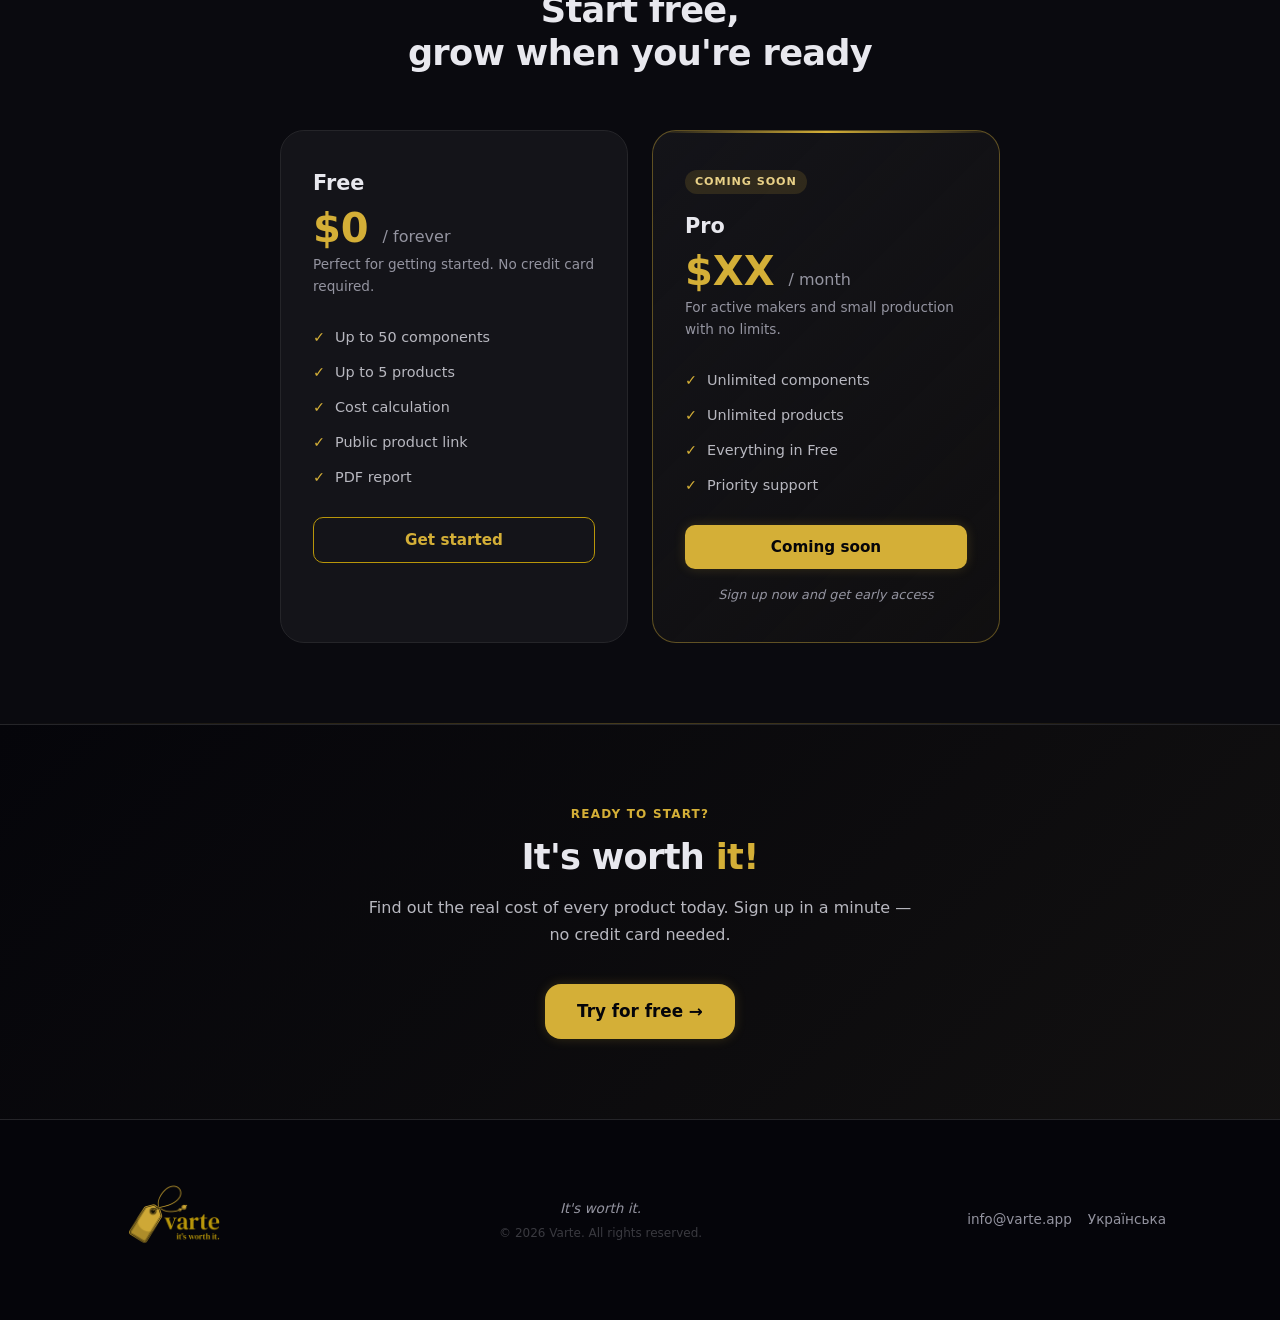
==== commit d88e5f85: "feat: add real screenshots, mobile carousel, auto lang redirect, favicon - Insert real app screensho" ====
--- a/index.html
+++ b/index.html
@@ -8,7 +8,7 @@
   <meta property="og:title" content="Varte — Воно того варте!" />
   <meta property="og:description" content="Аналіз вартості ваших виробів. Реальна оцінка вашої творчості." />
   <meta property="og:image" content="images/og-image.png" />
-  <link rel="icon" href="images/favicon.png" />
+  <link rel="icon" href="images/favicon.svg" type="image/svg+xml" />
   <link rel="stylesheet" href="css/style.css" />
 </head>
 <body>
@@ -46,63 +46,26 @@
           </h1>
           <p class="hero-subtitle">
             Varte розраховує реальну собівартість виробів з урахуванням матеріалів,
-            доставки та витрат. Встановлюйте справедливу ціну і заробляйте впевнено.
+            та витрат. Встановлюйте справедливу ціну і заробляйте впевнено.
           </p>
           <div class="hero-actions">
             <a class="btn btn-primary btn-lg" href="https://app.varte.app">Почати безкоштовно</a>
             <a class="btn btn-outline btn-lg" href="#features">Як це працює</a>
           </div>
-          <p class="hero-note">Безкоштовно назавжди для перших <span>50 компонентів</span></p>
+          <p class="hero-note">Безкоштовно назавжди для перших <span>5 виробів та 50 компонентів</span></p>
         </div>
 
         <div class="phone-wrap">
           <div class="phone phone-back">
             <div class="phone-notch"></div>
-            <div class="phone-screen">
-              <div class="mock-header">
-                <div class="mock-title"></div>
-                <div class="mock-btn-sm"></div>
-              </div>
-              <div class="mock-grid">
-                <div class="mock-card">
-                  <div class="mock-card-img"></div>
-                  <div class="mock-card-body">
-                    <div class="mock-card-name"></div>
-                    <div class="mock-card-tag"></div>
-                    <div class="mock-card-price"></div>
-                  </div>
-                </div>
-                <div class="mock-card">
-                  <div class="mock-card-img"></div>
-                  <div class="mock-card-body">
-                    <div class="mock-card-name"></div>
-                    <div class="mock-card-tag"></div>
-                    <div class="mock-card-price"></div>
-                  </div>
-                </div>
-              </div>
+            <div class="phone-screen phone-screen--img">
+              <img src="images/UA/components_list_in_stock_ua.PNG" alt="Список компонентів" />
             </div>
           </div>
           <div class="phone phone-front">
             <div class="phone-notch"></div>
-            <div class="phone-screen">
-              <div class="mock-detail-img"></div>
-              <div class="mock-detail-title"></div>
-              <div class="mock-price-box">
-                <div class="mock-price-label"></div>
-                <div class="mock-price-value"></div>
-              </div>
-              <div class="mock-list-item" style="margin-bottom:6px">
-                <div class="mock-avatar"></div>
-                <div class="mock-info"><div class="mock-name"></div><div class="mock-sub"></div></div>
-                <div class="mock-cost"></div>
-              </div>
-              <div class="mock-list-item" style="margin-bottom:6px">
-                <div class="mock-avatar"></div>
-                <div class="mock-info"><div class="mock-name"></div><div class="mock-sub"></div></div>
-                <div class="mock-cost"></div>
-              </div>
-              <div class="mock-share-btn" style="margin-top:12px"></div>
+            <div class="phone-screen phone-screen--img">
+              <img src="images/UA/product_top_ua.PNG" alt="Деталі виробу" />
             </div>
           </div>
         </div>
@@ -156,7 +119,7 @@
         <div class="feature-card">
           <div class="feature-icon">🧮</div>
           <h3>Точний розрахунок собівартості</h3>
-          <p>Додайте компоненти з ціною, кількістю та вартістю доставки — Varte порахує вартість одиниці автоматично.</p>
+          <p>Додайте компоненти з ціною та кількістю — Varte порахує вартість одиниці автоматично.</p>
         </div>
         <div class="feature-card">
           <div class="feature-icon">💡</div>
@@ -181,7 +144,7 @@
         <div class="feature-card">
           <div class="feature-icon">📱</div>
           <h3>Мобільний застосунок</h3>
-          <p>Встановіть на телефон як PWA — працює офлайн, не займає місця, завжди під рукою на ринку чи виставці.</p>
+          <p>Встановіть на телефон як PWA — не займає місця, завжди під рукою на ринку чи виставці.</p>
         </div>
       </div>
     </div>
@@ -198,91 +161,31 @@
         <div class="screenshot-item">
           <div class="screenshot-phone">
             <div class="screenshot-notch"></div>
-            <div class="screenshot-screen">
-              <div class="mock-list-header">
-                <div class="mock-list-title"></div>
-                <div class="mock-list-add"></div>
-              </div>
-              <div class="mock-search"></div>
-              <div class="mock-list-item">
-                <div class="mock-avatar"></div>
-                <div class="mock-info"><div class="mock-name"></div><div class="mock-sub"></div></div>
-                <div class="mock-cost"></div>
-              </div>
-              <div class="mock-list-item">
-                <div class="mock-avatar"></div>
-                <div class="mock-info"><div class="mock-name"></div><div class="mock-sub"></div></div>
-                <div class="mock-cost"></div>
-              </div>
-              <div class="mock-list-item">
-                <div class="mock-avatar"></div>
-                <div class="mock-info"><div class="mock-name"></div><div class="mock-sub"></div></div>
-                <div class="mock-cost"></div>
-              </div>
-              <div class="mock-list-item">
-                <div class="mock-avatar"></div>
-                <div class="mock-info"><div class="mock-name"></div><div class="mock-sub"></div></div>
-                <div class="mock-cost"></div>
-              </div>
-            </div>
-          </div>
-          <p class="screenshot-label">Список компонентів</p>
+            <div class="screenshot-screen screenshot-screen--img">
+              <img src="images/UA/login_ua.PNG" alt="Сторінка входу" />
+            </div>
+          </div>
+          <p class="screenshot-label">Сторінка входу</p>
         </div>
 
         <div class="screenshot-item center">
           <div class="screenshot-phone featured">
             <div class="screenshot-notch"></div>
-            <div class="screenshot-screen">
-              <div class="mock-detail-img"></div>
-              <div class="mock-detail-title"></div>
-              <div class="mock-price-box">
-                <div class="mock-price-label"></div>
-                <div class="mock-price-value"></div>
-              </div>
-              <div style="margin: 8px 0 6px; height:7px; background: var(--bg-500); border-radius:3px; width:70%"></div>
-              <div class="mock-list-item">
-                <div class="mock-avatar"></div>
-                <div class="mock-info"><div class="mock-name"></div><div class="mock-sub"></div></div>
-                <div class="mock-cost"></div>
-              </div>
-              <div class="mock-list-item">
-                <div class="mock-avatar"></div>
-                <div class="mock-info"><div class="mock-name"></div><div class="mock-sub"></div></div>
-                <div class="mock-cost"></div>
-              </div>
-              <div class="mock-share-btn" style="margin-top:14px"></div>
-            </div>
-          </div>
-          <p class="screenshot-label">Деталі виробу та ціна</p>
+            <div class="screenshot-screen screenshot-screen--img">
+              <img src="images/UA/components_list_out_of_stock_ua.PNG" alt="Список компонентів" />
+            </div>
+          </div>
+          <p class="screenshot-label">Список компонентів</p>
         </div>
 
         <div class="screenshot-item">
           <div class="screenshot-phone">
             <div class="screenshot-notch"></div>
-            <div class="screenshot-screen">
-              <div class="mock-list-header">
-                <div class="mock-list-title"></div>
-                <div class="mock-list-add"></div>
-              </div>
-              <div class="mock-card">
-                <div class="mock-card-img"></div>
-                <div class="mock-card-body">
-                  <div class="mock-card-name"></div>
-                  <div class="mock-card-tag"></div>
-                  <div class="mock-card-price"></div>
-                </div>
-              </div>
-              <div class="mock-card">
-                <div class="mock-card-img"></div>
-                <div class="mock-card-body">
-                  <div class="mock-card-name"></div>
-                  <div class="mock-card-tag"></div>
-                  <div class="mock-card-price"></div>
-                </div>
-              </div>
-            </div>
-          </div>
-          <p class="screenshot-label">Каталог виробів</p>
+            <div class="screenshot-screen screenshot-screen--img">
+              <img src="images/UA/stats_top_ua.PNG" alt="Статистика" />
+            </div>
+          </div>
+          <p class="screenshot-label">Статистика</p>
         </div>
       </div>
     </div>
@@ -320,7 +223,7 @@
             <li>Все з безкоштовного плану</li>
             <li>Пріоритетна підтримка</li>
           </ul>
-          <button class="btn btn-primary" style="width:100%;justify-content:center" disabled>Незабаром</button>
+          <a class="btn btn-primary" style="width:100%;justify-content:center" href="https://app.varte.app">Незабаром</a>
           <p class="pricing-coming-soon">Зареєструйтесь зараз і отримайте ранній доступ</p>
         </div>
       </div>
@@ -351,10 +254,10 @@
         <img class="footer-logo" src="images/logo-ua.png" alt="Varte" />
         <div class="footer-center">
           <p class="footer-tagline">It's worth it.</p>
-          <p class="footer-copy">© 2025 Varte. Всі права захищені.</p>
+          <p class="footer-copy">© <span id="copy-year"></span> Varte. Всі права захищені.</p>
         </div>
         <div class="footer-right">
-          <a class="footer-link" href="mailto:support@varte.app">Підтримка</a>
+          <a class="footer-link" href="mailto:info@varte.app">info@varte.app</a>
           <a class="footer-link" href="/en/">English</a>
         </div>
       </div>
@@ -364,3 +267,4 @@
   <script src="js/main.js"></script>
 </body>
 </html>
+
--- a/css/style.css
+++ b/css/style.css
@@ -29,13 +29,14 @@
   --glow-gold-sm: 0 0 12px rgba(212,175,55,0.2);
 }
 
-html { font-size: 16px; scroll-behavior: smooth; }
+html { font-size: 16px; scroll-behavior: smooth; overflow-x: hidden; }
 body {
   font-family: system-ui, -apple-system, 'Segoe UI', Roboto, sans-serif;
   background: var(--bg-900);
   color: var(--text-200);
   line-height: 1.6;
   -webkit-font-smoothing: antialiased;
+  overflow-x: hidden;
 }
 
 a { color: inherit; text-decoration: none; }
@@ -68,7 +69,7 @@
   gap: 16px;
 }
 
-.header-logo { height: 36px; width: auto; }
+.header-logo { height: 150px; width: auto; }
 
 .header-right {
   display: flex;
@@ -174,6 +175,8 @@
   gap: 60px;
   align-items: center;
 }
+
+.hero-inner > * { min-width: 0; }
 
 .hero-badge {
   display: inline-flex;
@@ -264,6 +267,16 @@
   min-height: 400px;
 }
 
+.phone-screen--img {
+  padding: 0;
+  min-height: 0;
+}
+
+.phone-screen--img img {
+  width: 100%;
+  display: block;
+}
+
 .phone.phone-back {
   width: 200px;
   margin-left: -40px;
@@ -481,6 +494,16 @@
   background: var(--bg-900);
   padding: 10px;
   min-height: 340px;
+}
+
+.screenshot-screen--img {
+  padding: 0;
+  min-height: 0;
+}
+
+.screenshot-screen--img img {
+  width: 100%;
+  display: block;
 }
 
 .screenshot-label {
@@ -666,7 +689,7 @@
   gap: 20px;
 }
 
-.footer-logo { height: 28px; width: auto; }
+.footer-logo { height: 120px; width: auto; }
 
 .footer-center {
   display: flex;
@@ -707,20 +730,64 @@
   margin: 0;
 }
 
+.carousel-dots { display: none; }
+
 /* ── Responsive ───────────────────────────────────────────────────────────── */
 @media (max-width: 900px) {
   .features-grid { grid-template-columns: 1fr; gap: 16px; }
-  .screenshots-grid { grid-template-columns: 1fr; align-items: center; }
-  .screenshot-item:not(.center) { display: none; }
-  .screenshot-phone { width: 220px; }
-  .screenshot-phone.featured { width: 240px; }
+
+  .screenshots-grid {
+    display: flex;
+    flex-direction: row;
+    overflow-x: scroll;
+    scroll-snap-type: x mandatory;
+    -webkit-overflow-scrolling: touch;
+    scrollbar-width: none;
+    -ms-overflow-style: none;
+    gap: 0;
+    margin-top: 40px;
+    padding: 0 calc(50% - 120px);
+  }
+  .screenshots-grid::-webkit-scrollbar { display: none; }
+
+  .screenshot-item {
+    flex: 0 0 240px;
+    scroll-snap-align: center;
+    display: flex !important;
+    padding: 0 12px;
+  }
+  .screenshot-item:not(.center) { display: flex !important; }
+
+  .screenshot-phone { width: 200px; border-color: rgba(212,175,55,0.3); box-shadow: 0 24px 48px rgba(0,0,0,0.6), var(--glow-gold-sm); }
+  .screenshot-phone.featured { width: 200px; }
+
+  .carousel-dots {
+    display: flex !important;
+    justify-content: center;
+    gap: 8px;
+    margin-top: 24px;
+  }
+  .carousel-dot {
+    width: 8px;
+    height: 8px;
+    border-radius: 50%;
+    background: var(--bg-500);
+    border: none;
+    cursor: pointer;
+    padding: 0;
+    transition: background 0.2s, transform 0.2s;
+  }
+  .carousel-dot.active {
+    background: var(--gold-400);
+    transform: scale(1.25);
+  }
 }
 
 @media (max-width: 768px) {
-  .hero-inner { grid-template-columns: 1fr; text-align: center; }
+  .hero-inner { grid-template-columns: 1fr; text-align: center; gap: 40px; }
   .hero-subtitle { margin-left: auto; margin-right: auto; }
   .hero-actions { justify-content: center; }
-  .phone-wrap { margin-top: 40px; }
+  .phone-wrap { margin-top: 0; justify-content: center; transform: scale(0.8); transform-origin: top center; }
   .header-right .btn { display: none; }
   .pricing-grid { grid-template-columns: 1fr; max-width: 400px; }
   .footer-inner { flex-direction: column; align-items: center; text-align: center; }
